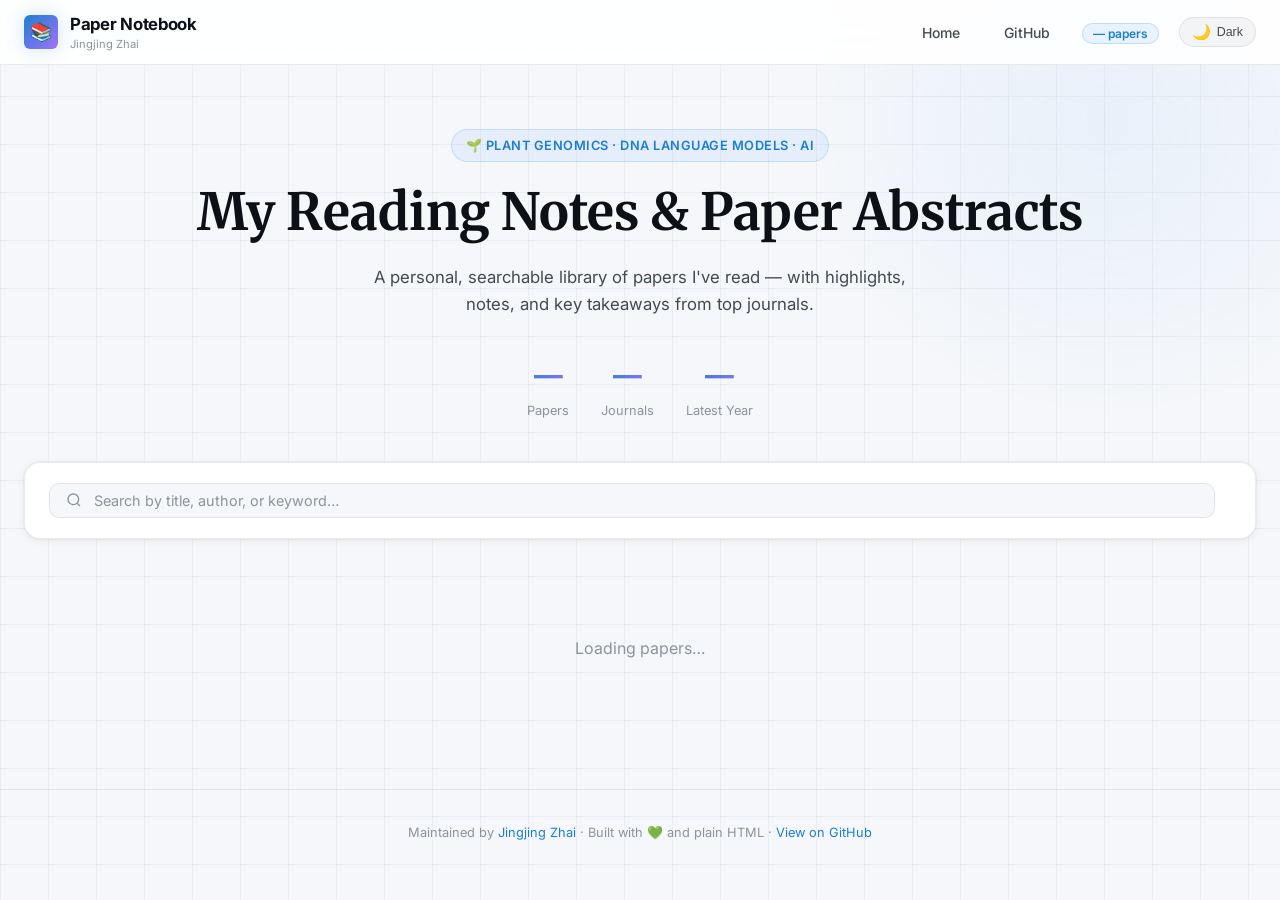
==== docs/index.html @ 646355da "feat: add light/dark theme toggle" ====
<!DOCTYPE html>
<html lang="en" data-theme="light">

<head>
  <meta charset="UTF-8" />
  <meta name="viewport" content="width=device-width, initial-scale=1.0" />
  <title>Jingjing's Paper Notebook</title>
  <meta name="description"
    content="A curated notebook of paper notes and abstracts from top journals in plant genomics, DNA language models, and AI — by Jingjing Zhai." />
  <meta property="og:title" content="Jingjing's Paper Notebook" />
  <meta property="og:description" content="Curated paper notes from Nature Plants, bioRxiv, PNAS, and more." />
  <link rel="stylesheet" href="css/style.css" />
  <link rel="icon"
    href="data:image/svg+xml,<svg xmlns='http://www.w3.org/2000/svg' viewBox='0 0 100 100'><text y='.9em' font-size='90'>📚</text></svg>" />
  <!-- Apply saved theme immediately to prevent flash -->
  <script>
    (function () { var t = localStorage.getItem('pn-theme') || 'light'; document.documentElement.setAttribute('data-theme', t); })();
  </script>
</head>

<body>

  <!-- NAVBAR -->
  <nav class="navbar">
    <div class="container navbar-inner">
      <a href="index.html" class="logo">
        <div class="logo-icon">📚</div>
        <div>
          <span class="logo-text">Paper Notebook</span>
          <span class="logo-sub">Jingjing Zhai</span>
        </div>
      </a>
      <ul class="nav-links">
        <li><a href="index.html">Home</a></li>
        <li><a href="https://github.com/zhaijj/jingjing-paper-notebook" target="_blank">GitHub</a></li>
        <li><span class="nav-count" id="nav-count">— papers</span></li>
        <li>
          <button id="theme-toggle" class="theme-toggle" aria-label="Switch to dark mode">
            <span class="toggle-icon">🌙</span>
            <span class="toggle-label">Dark</span>
          </button>
        </li>
      </ul>
    </div>
  </nav>

  <!-- HERO -->
  <header class="hero">
    <div class="container">
      <div class="hero-eyebrow">
        🌱 Plant Genomics · DNA Language Models · AI
      </div>
      <h1>My Reading Notes &amp; Paper Abstracts</h1>
      <p>A personal, searchable library of papers I've read — with highlights, notes, and key takeaways from top
        journals.</p>
      <div class="hero-stats">
        <div class="stat">
          <span class="stat-number" id="stat-count">—</span>
          <span class="stat-label">Papers</span>
        </div>
        <div class="stat">
          <span class="stat-number" id="stat-journals">—</span>
          <span class="stat-label">Journals</span>
        </div>
        <div class="stat">
          <span class="stat-number" id="stat-year">—</span>
          <span class="stat-label">Latest Year</span>
        </div>
      </div>
    </div>
  </header>

  <main>
    <div class="container">

      <!-- CONTROLS -->
      <div class="controls">
        <div class="search-wrap">
          <svg width="16" height="16" viewBox="0 0 24 24" fill="none" stroke="currentColor" stroke-width="2">
            <circle cx="11" cy="11" r="8" />
            <path d="m21 21-4.35-4.35" />
          </svg>
          <input id="search-input" class="search-input" type="search" placeholder="Search by title, author, or keyword…"
            aria-label="Search papers" />
        </div>
        <div class="filter-group" id="journal-filters"></div>
      </div>

      <!-- PAPER GRID -->
      <div class="papers-grid" id="papers-grid">
        <div class="no-results">
          <p style="color: var(--text-dim);">Loading papers…</p>
        </div>
      </div>

    </div>
  </main>

  <!-- FOOTER -->
  <footer class="footer">
    <div class="container">
      <p>
        Maintained by <a href="https://github.com/zhaijj" target="_blank">Jingjing Zhai</a> ·
        Built with 💚 and plain HTML ·
        <a href="https://github.com/zhaijj/jingjing-paper-notebook" target="_blank">View on GitHub</a>
      </p>
    </div>
  </footer>

  <script src="js/theme.js"></script>
  <script src="js/app.js"></script>
  <script>
    const observer = new MutationObserver(() => {
      const count = document.getElementById('stat-count');
      const nav = document.getElementById('nav-count');
      if (count && nav && count.textContent !== '—') {
        nav.textContent = count.textContent + ' papers';
      }
    });
    const statEl = document.getElementById('stat-count');
    if (statEl) observer.observe(statEl, { childList: true, characterData: true, subtree: true });
  </script>

</body>

</html>
---- docs/css/style.css ----
/* ============================================================
   Jingjing's Paper Notebook — Style System
   Light/Dark themes + vibrant journal accents + glassmorphism
   ============================================================ */

@import url('https://fonts.googleapis.com/css2?family=Inter:wght@300;400;500;600;700&family=Merriweather:ital,wght@0,400;0,700;1,400&family=JetBrains+Mono:wght@400;500&display=swap');

/* ============================================================
   LIGHT THEME (default)
   ============================================================ */
:root {
  /* Base */
  --bg-deep: #f5f7fa;
  --bg-card: rgba(255, 255, 255, 0.92);
  --bg-glass: rgba(0, 0, 0, 0.04);
  --bg-glass-hover: rgba(0, 0, 0, 0.08);
  --border: rgba(0, 0, 0, 0.08);
  --border-hover: rgba(0, 0, 0, 0.18);

  /* Text */
  --text-primary: #0d1117;
  --text-secondary: #424a53;
  --text-dim: #8b949e;

  /* Navbar */
  --nav-bg: rgba(255, 255, 255, 0.9);
  --nav-border: rgba(0, 0, 0, 0.08);

  /* Grid lines */
  --grid-line: rgba(0, 0, 0, 0.04);

  /* Ambient glow */
  --ambient-color: rgba(88, 166, 255, 0.08);

  /* Accent */
  --accent: #1a7fd4;
  --accent-glow: rgba(26, 127, 212, 0.2);

  /* Toggle icon */
  --toggle-icon: '🌙';

  /* Shadows */
  --shadow-card: 0 2px 8px rgba(0, 0, 0, 0.06), 0 0 0 1px rgba(0, 0, 0, 0.04);
  --shadow-hover: 0 8px 30px rgba(0, 0, 0, 0.12), 0 0 0 1px rgba(0, 0, 0, 0.06);
}

/* ============================================================
   DARK THEME
   ============================================================ */
[data-theme="dark"] {
  --bg-deep: #0d1117;
  --bg-card: rgba(22, 27, 34, 0.85);
  --bg-glass: rgba(255, 255, 255, 0.04);
  --bg-glass-hover: rgba(255, 255, 255, 0.08);
  --border: rgba(255, 255, 255, 0.08);
  --border-hover: rgba(255, 255, 255, 0.18);

  --text-primary: #e6edf3;
  --text-secondary: #8b949e;
  --text-dim: #484f58;

  --nav-bg: rgba(13, 17, 23, 0.85);
  --nav-border: rgba(255, 255, 255, 0.08);

  --grid-line: rgba(88, 166, 255, 0.03);
  --ambient-color: rgba(88, 166, 255, 0.07);

  --accent: #58a6ff;
  --accent-glow: rgba(88, 166, 255, 0.25);

  --toggle-icon: '☀️';

  --shadow-card: 0 2px 8px rgba(0, 0, 0, 0.3);
  --shadow-hover: 0 12px 40px rgba(0, 0, 0, 0.4), 0 0 0 1px rgba(255, 255, 255, 0.05);
}

/* ============================================================
   GLOBAL RESET
   ============================================================ */
*,
*::before,
*::after {
  box-sizing: border-box;
  margin: 0;
  padding: 0;
}

html {
  scroll-behavior: smooth;
  font-size: 16px;
}

body {
  font-family: 'Inter', system-ui, sans-serif;
  background-color: var(--bg-deep);
  color: var(--text-primary);
  line-height: 1.65;
  min-height: 100vh;
  overflow-x: hidden;
  transition: background-color 0.3s ease, color 0.3s ease;
}

/* Background grid */
body::before {
  content: '';
  position: fixed;
  inset: 0;
  background-image:
    linear-gradient(var(--grid-line) 1px, transparent 1px),
    linear-gradient(90deg, var(--grid-line) 1px, transparent 1px);
  background-size: 48px 48px;
  pointer-events: none;
  z-index: 0;
}

/* Ambient glow */
body::after {
  content: '';
  position: fixed;
  top: -20%;
  right: -10%;
  width: 600px;
  height: 600px;
  background: radial-gradient(circle, var(--ambient-color) 0%, transparent 70%);
  pointer-events: none;
  z-index: 0;
}

/* ============================================================
   LAYOUT
   ============================================================ */
.container {
  max-width: 1280px;
  margin: 0 auto;
  padding: 0 24px;
  position: relative;
  z-index: 1;
}

/* ============================================================
   NAVIGATION
   ============================================================ */
.navbar {
  position: sticky;
  top: 0;
  z-index: 100;
  backdrop-filter: blur(20px) saturate(180%);
  -webkit-backdrop-filter: blur(20px) saturate(180%);
  background: var(--nav-bg);
  border-bottom: 1px solid var(--nav-border);
  transition: background 0.3s ease, border-color 0.3s ease;
}

.navbar-inner {
  display: flex;
  align-items: center;
  justify-content: space-between;
  height: 64px;
  gap: 32px;
}

.logo {
  display: flex;
  align-items: center;
  gap: 12px;
  text-decoration: none;
  flex-shrink: 0;
}

.logo-icon {
  width: 34px;
  height: 34px;
  background: linear-gradient(135deg, var(--accent), #a371f7);
  border-radius: 6px;
  display: flex;
  align-items: center;
  justify-content: center;
  font-size: 18px;
  box-shadow: 0 0 20px var(--accent-glow);
  transition: box-shadow 0.3s ease;
}

.logo-text {
  font-size: 1.05rem;
  font-weight: 700;
  color: var(--text-primary);
  letter-spacing: -0.3px;
  transition: color 0.3s ease;
}

.logo-sub {
  font-size: 0.7rem;
  color: var(--text-dim);
  font-weight: 400;
  display: block;
  margin-top: -4px;
}

.nav-links {
  display: flex;
  align-items: center;
  gap: 20px;
  list-style: none;
}

.nav-links a {
  color: var(--text-secondary);
  text-decoration: none;
  font-size: 0.875rem;
  font-weight: 500;
  padding: 6px 12px;
  border-radius: 6px;
  transition: color 0.15s ease, background 0.15s ease;
}

.nav-links a:hover {
  color: var(--text-primary);
  background: var(--bg-glass);
}

.nav-count {
  background: rgba(88, 166, 255, 0.12);
  color: var(--accent);
  border: 1px solid rgba(88, 166, 255, 0.3);
  border-radius: 20px;
  font-size: 0.75rem;
  font-weight: 600;
  padding: 2px 10px;
}

/* ── Theme Toggle Button ──────────────────────────────────── */
.theme-toggle {
  background: var(--bg-glass);
  border: 1px solid var(--border);
  border-radius: 20px;
  cursor: pointer;
  display: flex;
  align-items: center;
  gap: 6px;
  padding: 5px 12px;
  font-size: 0.8rem;
  font-weight: 500;
  color: var(--text-secondary);
  transition: all 0.2s ease;
  white-space: nowrap;
}

.theme-toggle:hover {
  color: var(--text-primary);
  border-color: var(--border-hover);
  background: var(--bg-glass-hover);
}

.theme-toggle .toggle-icon {
  font-size: 0.95rem;
}

.theme-toggle .toggle-label {
  font-size: 0.78rem;
}

/* ============================================================
   HERO
   ============================================================ */
.hero {
  padding: 64px 0 40px;
  text-align: center;
  position: relative;
}

.hero-eyebrow {
  display: inline-flex;
  align-items: center;
  gap: 8px;
  background: rgba(88, 166, 255, 0.1);
  border: 1px solid rgba(88, 166, 255, 0.25);
  border-radius: 20px;
  color: var(--accent);
  font-size: 0.8rem;
  font-weight: 600;
  padding: 5px 14px;
  margin-bottom: 20px;
  letter-spacing: 0.5px;
  text-transform: uppercase;
}

.hero h1 {
  font-family: 'Merriweather', Georgia, serif;
  font-size: clamp(2rem, 5vw, 3.2rem);
  font-weight: 700;
  line-height: 1.2;
  margin-bottom: 20px;
  color: var(--text-primary);
  transition: color 0.3s ease;
}

.hero p {
  font-size: 1.05rem;
  color: var(--text-secondary);
  max-width: 580px;
  margin: 0 auto 32px;
}

.hero-stats {
  display: flex;
  justify-content: center;
  gap: 32px;
  flex-wrap: wrap;
}

.stat {
  display: flex;
  flex-direction: column;
  align-items: center;
  gap: 2px;
}

.stat-number {
  font-size: 1.8rem;
  font-weight: 700;
  background: linear-gradient(135deg, var(--accent), #a371f7);
  -webkit-background-clip: text;
  -webkit-text-fill-color: transparent;
  background-clip: text;
}

.stat-label {
  font-size: 0.8rem;
  color: var(--text-dim);
}

/* ============================================================
   SEARCH & FILTER BAR
   ============================================================ */
.controls {
  display: flex;
  flex-wrap: wrap;
  align-items: center;
  gap: 16px;
  margin-bottom: 32px;
  padding: 20px 24px;
  background: var(--bg-card);
  border: 1px solid var(--border);
  border-radius: 16px;
  backdrop-filter: blur(10px);
  box-shadow: var(--shadow-card);
  transition: background 0.3s ease, border-color 0.3s ease;
}

.search-wrap {
  flex: 1;
  min-width: 220px;
  display: flex;
  align-items: center;
  gap: 12px;
  background: var(--bg-deep);
  border: 1px solid var(--border);
  border-radius: 10px;
  padding: 8px 16px;
  transition: border-color 0.15s ease, background 0.3s ease;
}

.search-wrap:focus-within {
  border-color: var(--accent);
}

.search-wrap svg {
  color: var(--text-dim);
  flex-shrink: 0;
}

.search-input {
  flex: 1;
  background: transparent;
  border: none;
  outline: none;
  color: var(--text-primary);
  font-family: 'Inter', sans-serif;
  font-size: 0.9rem;
}

.search-input::placeholder {
  color: var(--text-dim);
}

.filter-group {
  display: flex;
  flex-wrap: wrap;
  gap: 8px;
}

.filter-chip {
  padding: 5px 14px;
  border-radius: 20px;
  font-size: 0.8rem;
  font-weight: 500;
  cursor: pointer;
  border: 1px solid var(--border);
  background: transparent;
  color: var(--text-secondary);
  transition: all 0.15s ease;
  white-space: nowrap;
}

.filter-chip:hover {
  color: var(--text-primary);
  border-color: var(--border-hover);
}

.filter-chip.active {
  color: var(--bg-deep);
  font-weight: 600;
}

/* ============================================================
   PAPER GRID
   ============================================================ */
.papers-grid {
  display: grid;
  grid-template-columns: repeat(auto-fill, minmax(360px, 1fr));
  gap: 20px;
  margin-bottom: 64px;
}

/* ============================================================
   PAPER CARD
   ============================================================ */
.paper-card {
  background: var(--bg-card);
  border: 1px solid var(--border);
  border-radius: 16px;
  padding: 24px;
  cursor: pointer;
  text-decoration: none;
  color: inherit;
  display: flex;
  flex-direction: column;
  gap: 16px;
  position: relative;
  overflow: hidden;
  transition: transform 0.3s ease, border-color 0.3s ease,
    box-shadow 0.3s ease, background 0.3s ease;
  backdrop-filter: blur(8px);
  box-shadow: var(--shadow-card);
  animation: fadeInUp 0.4s ease both;
}

.paper-card::before {
  content: '';
  position: absolute;
  top: 0;
  left: 0;
  right: 0;
  height: 3px;
  background: linear-gradient(90deg, var(--card-accent, var(--accent)), transparent);
  border-radius: 16px 16px 0 0;
  opacity: 0;
  transition: opacity 0.3s ease;
}

.paper-card:hover {
  transform: translateY(-4px);
  border-color: var(--card-accent, var(--accent));
  box-shadow: var(--shadow-hover);
}

.paper-card:hover::before {
  opacity: 1;
}

.paper-card::after {
  content: '';
  position: absolute;
  inset: 0;
  background: radial-gradient(ellipse at top left, var(--accent-glow, transparent), transparent 70%);
  opacity: 0;
  transition: opacity 0.3s ease;
  pointer-events: none;
}

.paper-card:hover::after {
  opacity: 0.4;
}

.card-header {
  display: flex;
  align-items: flex-start;
  justify-content: space-between;
  gap: 12px;
}

.journal-badge {
  display: inline-flex;
  align-items: center;
  gap: 5px;
  padding: 3px 10px;
  border-radius: 20px;
  font-size: 0.72rem;
  font-weight: 600;
  white-space: nowrap;
  flex-shrink: 0;
  letter-spacing: 0.3px;
  text-transform: uppercase;
}

.card-year {
  font-size: 0.78rem;
  font-weight: 500;
  color: var(--text-dim);
  background: var(--bg-glass);
  border: 1px solid var(--border);
  border-radius: 6px;
  padding: 2px 8px;
  flex-shrink: 0;
}

.card-title {
  font-size: 1rem;
  font-weight: 600;
  line-height: 1.45;
  color: var(--text-primary);
  letter-spacing: -0.2px;
  display: -webkit-box;
  -webkit-line-clamp: 3;
  -webkit-box-orient: vertical;
  overflow: hidden;
}

.card-authors {
  font-size: 0.82rem;
  color: var(--text-secondary);
  display: -webkit-box;
  -webkit-line-clamp: 1;
  -webkit-box-orient: vertical;
  overflow: hidden;
}

.card-abstract {
  font-size: 0.85rem;
  color: var(--text-secondary);
  line-height: 1.6;
  display: -webkit-box;
  -webkit-line-clamp: 3;
  -webkit-box-orient: vertical;
  overflow: hidden;
}

.card-footer {
  display: flex;
  align-items: center;
  justify-content: space-between;
  margin-top: auto;
  padding-top: 12px;
  border-top: 1px solid var(--border);
}

.card-tags {
  display: flex;
  flex-wrap: wrap;
  gap: 6px;
}

.tag {
  font-size: 0.72rem;
  font-weight: 500;
  padding: 2px 8px;
  border-radius: 20px;
  background: var(--bg-glass);
  border: 1px solid var(--border);
  color: var(--text-secondary);
  transition: all 0.15s ease;
}

.tag:hover {
  color: var(--text-primary);
  border-color: var(--border-hover);
}

.star-rating {
  display: flex;
  gap: 2px;
}

.star {
  font-size: 0.75rem;
}

.star.filled {
  color: #f0a500;
}

.star.empty {
  color: var(--text-dim);
}

/* No results */
.no-results {
  grid-column: 1 / -1;
  text-align: center;
  padding: 64px 0;
  color: var(--text-dim);
}

.no-results svg {
  margin-bottom: 16px;
  opacity: 0.4;
}

.no-results h3 {
  font-size: 1.2rem;
  margin-bottom: 8px;
  color: var(--text-secondary);
}

/* ============================================================
   PAPER DETAIL PAGE
   ============================================================ */
.back-link {
  display: inline-flex;
  align-items: center;
  gap: 8px;
  color: var(--text-secondary);
  text-decoration: none;
  font-size: 0.875rem;
  font-weight: 500;
  padding: 8px 12px;
  border: 1px solid var(--border);
  border-radius: 6px;
  margin: 32px 0 0;
  transition: all 0.15s ease;
  width: fit-content;
}

.back-link:hover {
  color: var(--text-primary);
  border-color: var(--border-hover);
  background: var(--bg-glass);
}

.paper-hero {
  padding: 32px 0 40px;
}

.paper-meta-row {
  display: flex;
  flex-wrap: wrap;
  align-items: center;
  gap: 12px;
  margin-bottom: 20px;
}

.paper-title {
  font-family: 'Merriweather', Georgia, serif;
  font-size: clamp(1.5rem, 3.5vw, 2.2rem);
  font-weight: 700;
  line-height: 1.3;
  margin-bottom: 20px;
  color: var(--text-primary);
  max-width: 900px;
}

.paper-authors {
  font-size: 1rem;
  color: var(--text-secondary);
  margin-bottom: 24px;
}

.paper-links {
  display: flex;
  flex-wrap: wrap;
  gap: 12px;
  margin-bottom: 32px;
}

.btn {
  display: inline-flex;
  align-items: center;
  gap: 8px;
  padding: 10px 20px;
  border-radius: 10px;
  font-size: 0.875rem;
  font-weight: 600;
  text-decoration: none;
  cursor: pointer;
  border: none;
  transition: all 0.15s ease;
}

.btn-primary {
  background: linear-gradient(135deg, var(--accent), #a371f7);
  color: #fff;
  box-shadow: 0 4px 15px var(--accent-glow);
}

.btn-primary:hover {
  transform: translateY(-2px);
  box-shadow: 0 8px 25px var(--accent-glow);
}

.btn-outline {
  background: transparent;
  border: 1px solid var(--border);
  color: var(--text-secondary);
}

.btn-outline:hover {
  border-color: var(--border-hover);
  color: var(--text-primary);
  background: var(--bg-glass);
}

.paper-content {
  display: grid;
  grid-template-columns: 1fr 300px;
  gap: 32px;
  margin-bottom: 64px;
}

@media (max-width: 900px) {
  .paper-content {
    grid-template-columns: 1fr;
  }
}

.content-main {
  min-width: 0;
}

.content-side {
  display: flex;
  flex-direction: column;
  gap: 20px;
}

.section-card {
  background: var(--bg-card);
  border: 1px solid var(--border);
  border-radius: 16px;
  padding: 24px;
  backdrop-filter: blur(8px);
  box-shadow: var(--shadow-card);
  transition: background 0.3s ease, border-color 0.3s ease;
}

.section-card+.section-card {
  margin-top: 20px;
}

.section-label {
  font-size: 0.7rem;
  font-weight: 700;
  letter-spacing: 1.5px;
  text-transform: uppercase;
  color: var(--text-dim);
  margin-bottom: 16px;
  display: flex;
  align-items: center;
  gap: 8px;
}

.section-label::after {
  content: '';
  flex: 1;
  height: 1px;
  background: var(--border);
}

.abstract-text {
  font-family: 'Merriweather', Georgia, serif;
  font-size: 0.95rem;
  line-height: 1.8;
  color: var(--text-secondary);
}

.notes-content {
  font-size: 0.9rem;
  line-height: 1.7;
  color: var(--text-secondary);
}

.notes-content h2 {
  font-size: 1rem;
  font-weight: 700;
  color: var(--text-primary);
  margin: 20px 0 8px;
  padding-bottom: 8px;
  border-bottom: 1px solid var(--border);
}

.notes-content h3 {
  font-size: 0.9rem;
  font-weight: 600;
  margin: 16px 0 8px;
}

.notes-content ul,
.notes-content ol {
  margin: 8px 0 16px 20px;
}

.notes-content li {
  margin-bottom: 8px;
}

.notes-content strong {
  color: var(--text-primary);
  font-weight: 600;
}

.notes-content code {
  font-family: 'JetBrains Mono', monospace;
  font-size: 0.82rem;
  background: rgba(88, 166, 255, 0.1);
  color: var(--accent);
  padding: 1px 6px;
  border-radius: 4px;
}

.notes-content p {
  margin-bottom: 16px;
}

.notes-content .task-item {
  list-style: none;
  padding-left: 20px;
  position: relative;
}

.notes-content .task-item::before {
  content: '☐';
  position: absolute;
  left: 0;
  color: var(--text-dim);
}

.notes-content .task-item.done::before {
  content: '☑';
  color: var(--accent);
}

.info-row {
  display: flex;
  justify-content: space-between;
  align-items: flex-start;
  font-size: 0.82rem;
  padding: 8px 0;
  border-bottom: 1px solid var(--border);
}

.info-row:last-child {
  border-bottom: none;
}

.info-key {
  color: var(--text-dim);
  flex-shrink: 0;
}

.info-val {
  color: var(--text-primary);
  font-weight: 500;
  text-align: right;
}

.tags-cloud {
  display: flex;
  flex-wrap: wrap;
  gap: 8px;
}

/* ============================================================
   FOOTER
   ============================================================ */
.footer {
  border-top: 1px solid var(--border);
  padding: 32px 0;
  text-align: center;
  color: var(--text-dim);
  font-size: 0.8rem;
  position: relative;
  z-index: 1;
  transition: border-color 0.3s ease;
}

.footer a {
  color: var(--accent);
  text-decoration: none;
}

.footer a:hover {
  text-decoration: underline;
}

/* ============================================================
   JOURNAL BADGE COLOURS
   ============================================================ */
.journal-nature-plants {
  background: rgba(76, 175, 80, 0.12);
  color: #2e7d32;
  border: 1px solid rgba(76, 175, 80, 0.3);
}

.journal-nature-genetics {
  background: rgba(171, 71, 188, 0.12);
  color: #7b1fa2;
  border: 1px solid rgba(171, 71, 188, 0.3);
}

.journal-nature-methods {
  background: rgba(41, 182, 246, 0.12);
  color: #0277bd;
  border: 1px solid rgba(41, 182, 246, 0.3);
}

.journal-nature-biotech {
  background: rgba(255, 112, 67, 0.12);
  color: #bf360c;
  border: 1px solid rgba(255, 112, 67, 0.3);
}

.journal-nature {
  background: rgba(239, 83, 80, 0.12);
  color: #c62828;
  border: 1px solid rgba(239, 83, 80, 0.3);
}

.journal-cell {
  background: rgba(255, 167, 38, 0.12);
  color: #e65100;
  border: 1px solid rgba(255, 167, 38, 0.3);
}

.journal-cell-genomics {
  background: rgba(38, 198, 218, 0.12);
  color: #00838f;
  border: 1px solid rgba(38, 198, 218, 0.3);
}

.journal-genome-biology {
  background: rgba(102, 187, 106, 0.12);
  color: #2e7d32;
  border: 1px solid rgba(102, 187, 106, 0.3);
}

.journal-pnas {
  background: rgba(92, 107, 192, 0.12);
  color: #283593;
  border: 1px solid rgba(92, 107, 192, 0.3);
}

.journal-biorxiv {
  background: rgba(236, 64, 122, 0.12);
  color: #880e4f;
  border: 1px solid rgba(236, 64, 122, 0.3);
}

.journal-mbe {
  background: rgba(141, 110, 99, 0.12);
  color: #4e342e;
  border: 1px solid rgba(141, 110, 99, 0.3);
}

.journal-arxiv {
  background: rgba(255, 112, 67, 0.12);
  color: #bf360c;
  border: 1px solid rgba(255, 112, 67, 0.3);
}

.journal-default {
  background: rgba(139, 148, 158, 0.12);
  color: #424a53;
  border: 1px solid rgba(139, 148, 158, 0.3);
}

/* In dark mode, use lighter text for badges */
[data-theme="dark"] .journal-nature-plants {
  color: #4caf50;
}

[data-theme="dark"] .journal-nature-genetics {
  color: #ab47bc;
}

[data-theme="dark"] .journal-nature-methods {
  color: #29b6f6;
}

[data-theme="dark"] .journal-nature-biotech {
  color: #ff7043;
}

[data-theme="dark"] .journal-nature {
  color: #ef5350;
}

[data-theme="dark"] .journal-cell {
  color: #ffa726;
}

[data-theme="dark"] .journal-cell-genomics {
  color: #26c6da;
}

[data-theme="dark"] .journal-genome-biology {
  color: #66bb6a;
}

[data-theme="dark"] .journal-pnas {
  color: #5c6bc0;
}

[data-theme="dark"] .journal-biorxiv {
  color: #ec407a;
}

[data-theme="dark"] .journal-mbe {
  color: #8d6e63;
}

[data-theme="dark"] .journal-arxiv {
  color: #ff7043;
}

[data-theme="dark"] .journal-default {
  color: #8b949e;
}

/* ============================================================
   ANIMATIONS
   ============================================================ */
@keyframes fadeInUp {
  from {
    opacity: 0;
    transform: translateY(20px);
  }

  to {
    opacity: 1;
    transform: translateY(0);
  }
}

.paper-card:nth-child(1) {
  animation-delay: 0.05s;
}

.paper-card:nth-child(2) {
  animation-delay: 0.10s;
}

.paper-card:nth-child(3) {
  animation-delay: 0.15s;
}

.paper-card:nth-child(4) {
  animation-delay: 0.20s;
}

.paper-card:nth-child(5) {
  animation-delay: 0.25s;
}

.paper-card:nth-child(6) {
  animation-delay: 0.30s;
}

/* ============================================================
   RESPONSIVE
   ============================================================ */
@media (max-width: 768px) {
  .papers-grid {
    grid-template-columns: 1fr;
  }

  .hero {
    padding: 40px 0 32px;
  }

  .nav-links {
    display: none;
  }

  .theme-toggle .toggle-label {
    display: none;
  }
}

/* ============================================================
   SCROLLBAR
   ============================================================ */
::-webkit-scrollbar {
  width: 6px;
}

::-webkit-scrollbar-track {
  background: transparent;
}

::-webkit-scrollbar-thumb {
  background: var(--border);
  border-radius: 10px;
}

::-webkit-scrollbar-thumb:hover {
  background: var(--border-hover);
}
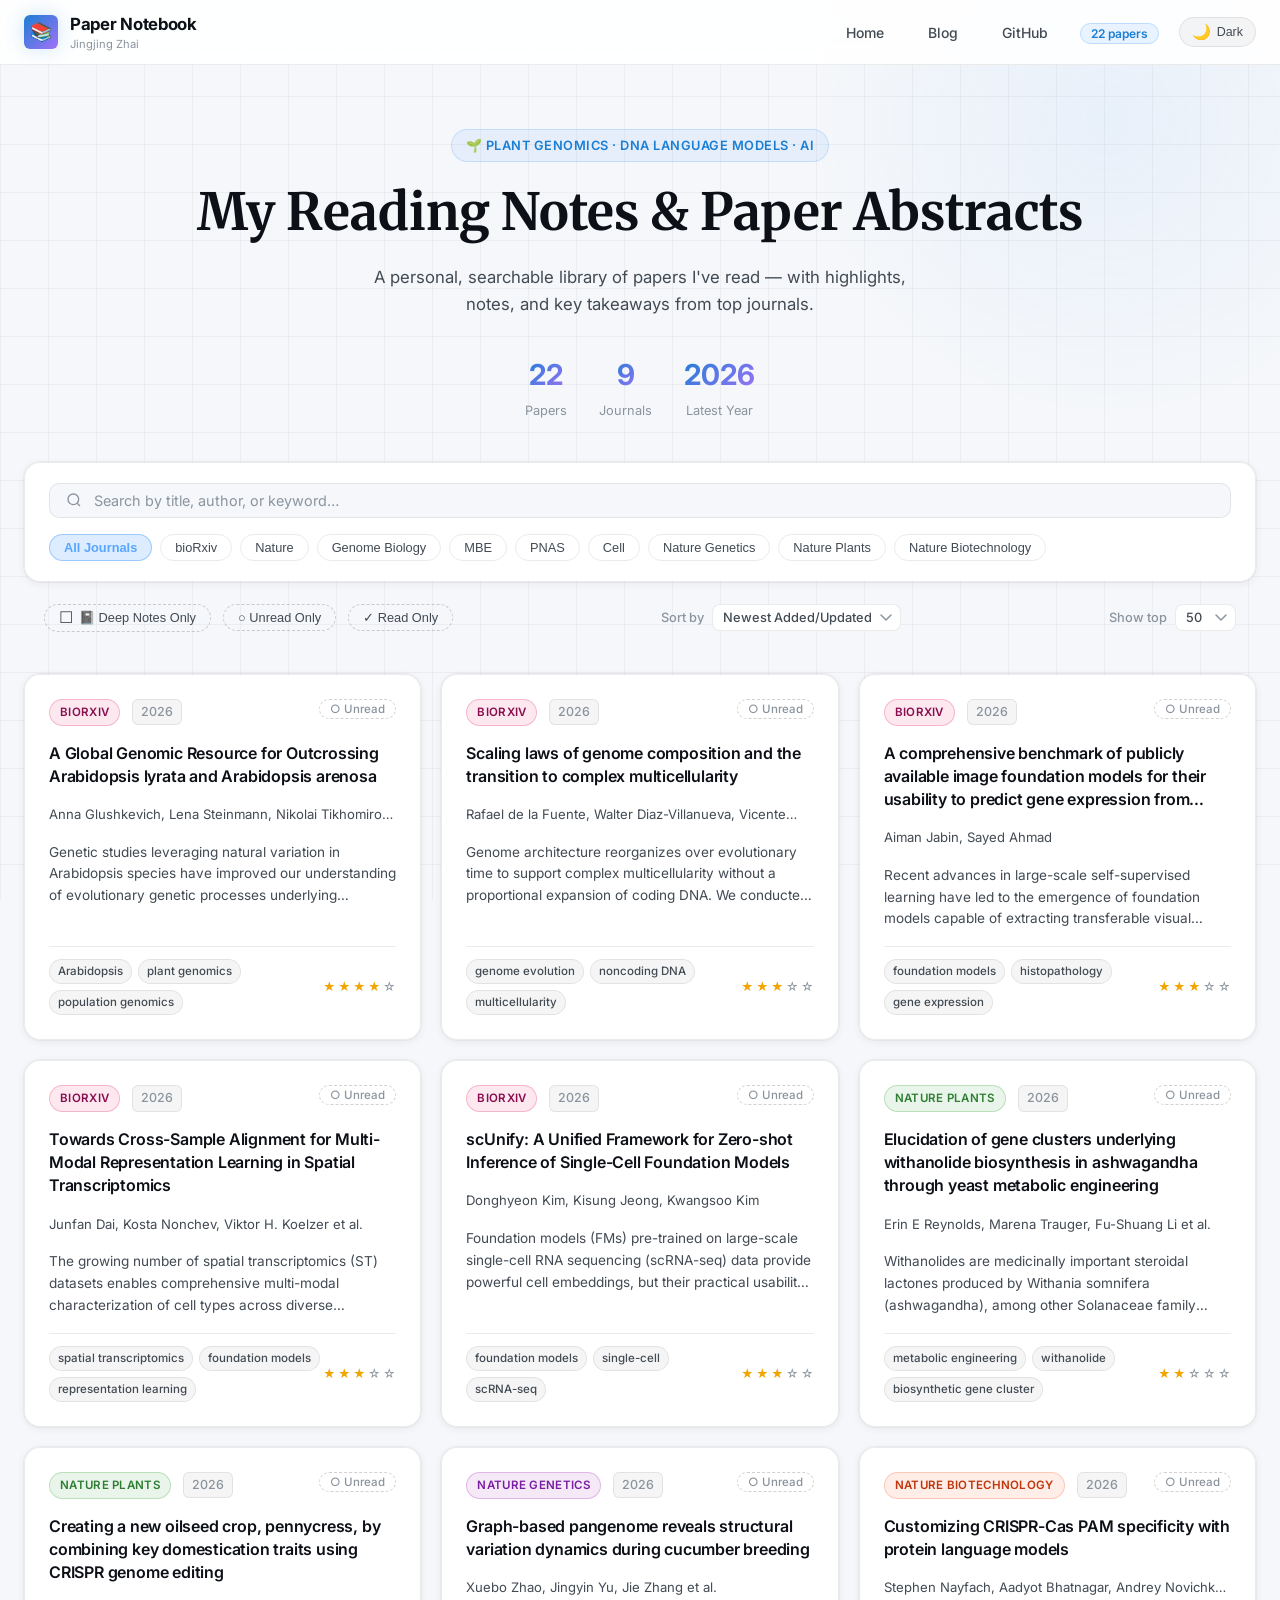
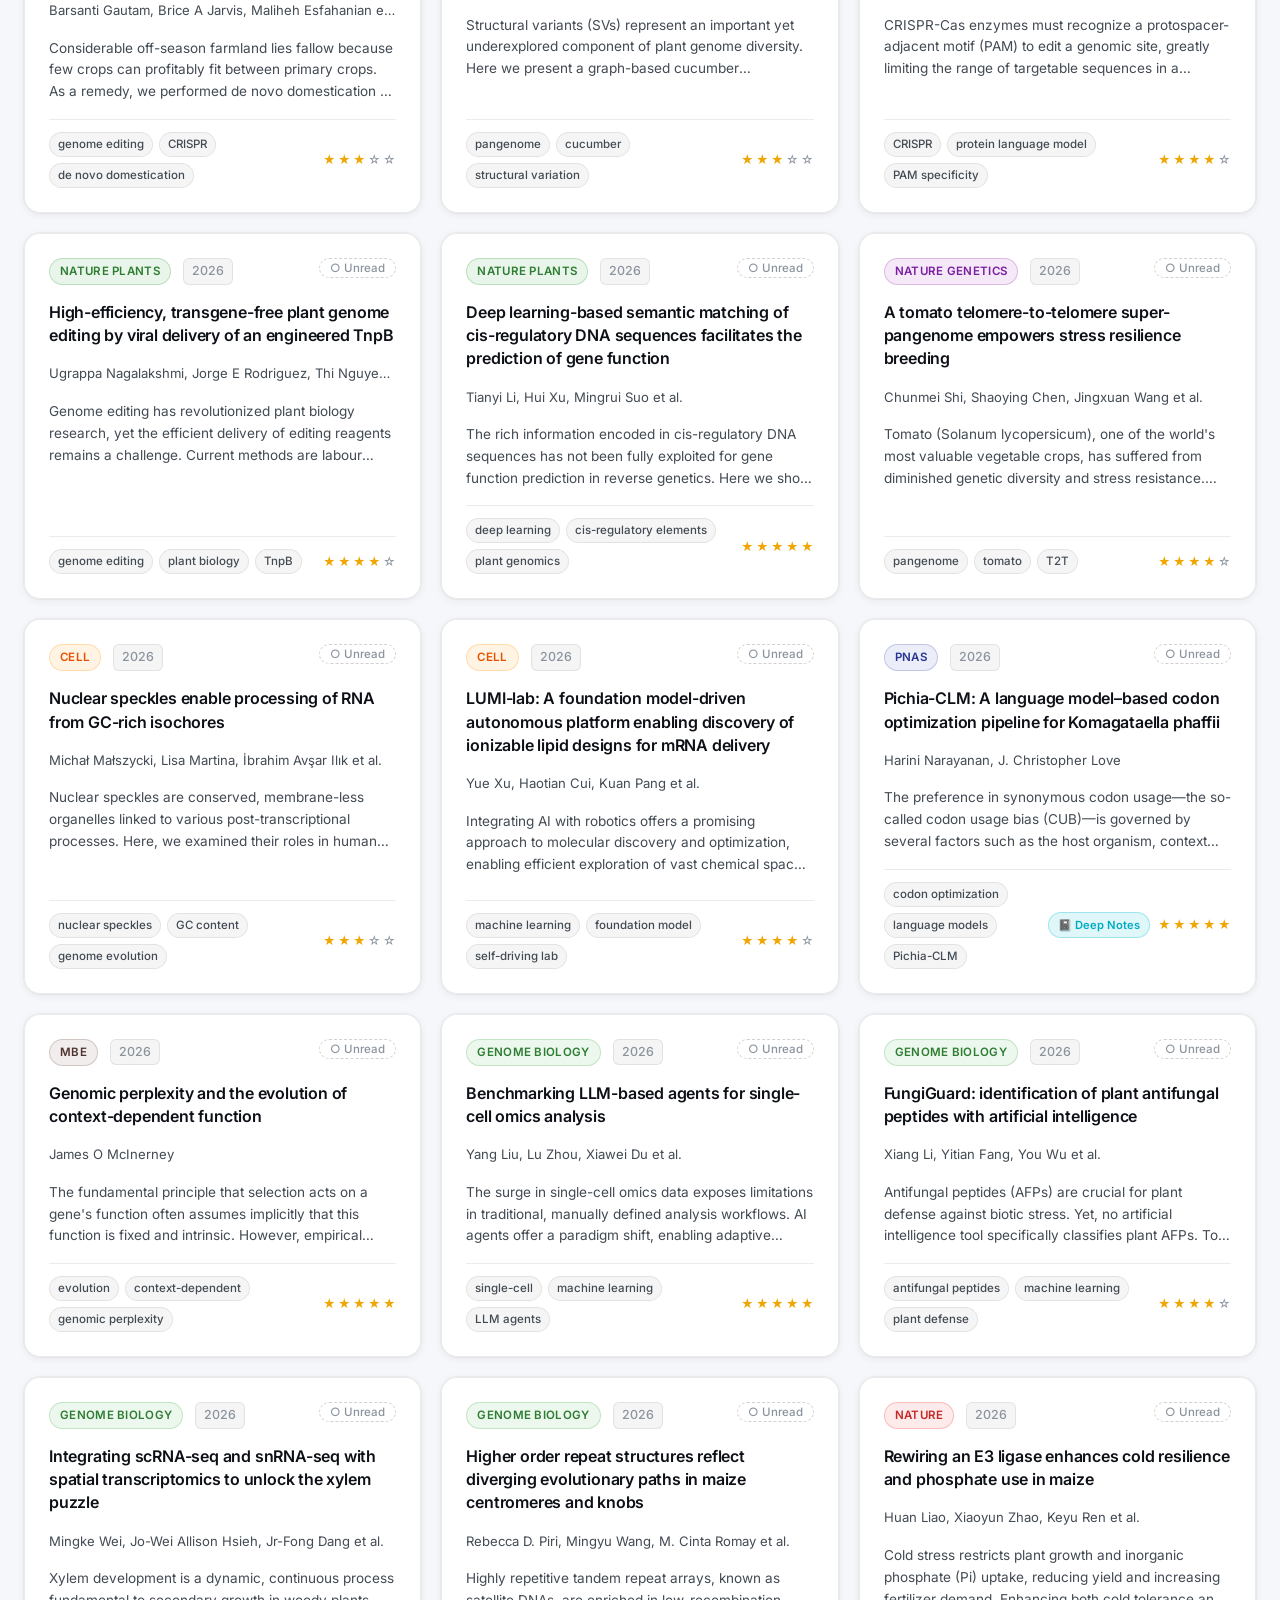
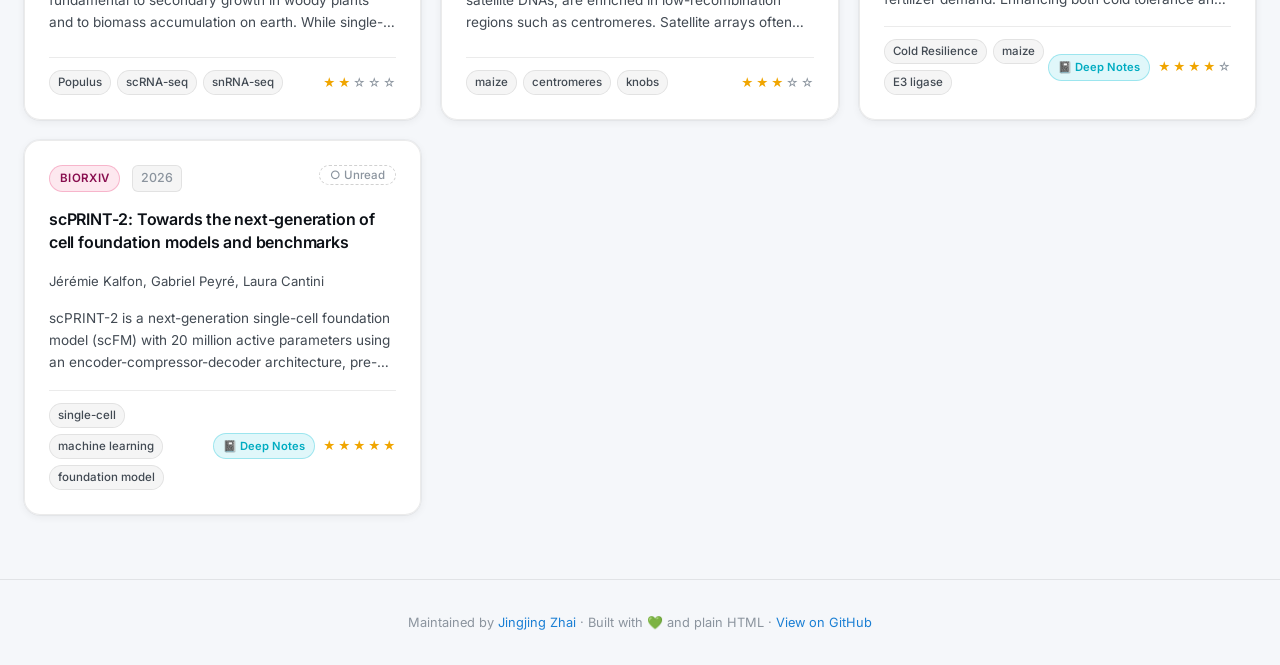
==== commit d0d77eb7: "feat: add Read Only filter (amber), mutually exclusive with Unread Only" ====
--- a/docs/index.html
+++ b/docs/index.html
@@ -32,7 +32,8 @@
       </a>
       <ul class="nav-links">
         <li><a href="index.html">Home</a></li>
-        <li><a href="https://github.com/zhaijj/jingjing-paper-notebook" target="_blank">GitHub</a></li>
+        <li><a href="blog.html">Blog</a></li>
+        <li><a href="https://github.com/zhaijj/paper-notebook" target="_blank">GitHub</a></li>
         <li><span class="nav-count" id="nav-count">— papers</span></li>
         <li>
           <button id="theme-toggle" class="theme-toggle" aria-label="Switch to dark mode">
@@ -86,6 +87,36 @@
         <div class="filter-group" id="journal-filters"></div>
       </div>
 
+      <!-- SECOND CONTROLS ROW -->
+      <div class="controls controls-row2">
+        <button id="deep-notes-toggle" class="filter-chip deep-notes-chip" aria-pressed="false">
+          📓 Deep Notes Only
+        </button>
+        <button id="unread-toggle" class="filter-chip unread-chip" aria-pressed="false">
+          ○ Unread Only
+        </button>
+        <button id="read-only-toggle" class="filter-chip read-only-chip" aria-pressed="false">
+          ✓ Read Only
+        </button>
+        <div class="sort-wrap">
+          <label for="sort-select" class="sort-label">Sort by</label>
+          <select id="sort-select" class="sort-select" aria-label="Sort papers">
+            <option value="newest">Newest Added/Updated</option>
+            <option value="oldest">Oldest Added</option>
+            <option value="rating">Highest Rated</option>
+          </select>
+        </div>
+        <div class="sort-wrap">
+          <label for="limit-select" class="sort-label">Show top</label>
+          <select id="limit-select" class="sort-select" aria-label="Number of papers to show">
+            <option value="25">25</option>
+            <option value="50" selected>50</option>
+            <option value="100">100</option>
+            <option value="0">All</option>
+          </select>
+        </div>
+      </div>
+
       <!-- PAPER GRID -->
       <div class="papers-grid" id="papers-grid">
         <div class="no-results">
@@ -102,7 +133,7 @@
       <p>
         Maintained by <a href="https://github.com/zhaijj" target="_blank">Jingjing Zhai</a> ·
         Built with 💚 and plain HTML ·
-        <a href="https://github.com/zhaijj/jingjing-paper-notebook" target="_blank">View on GitHub</a>
+        <a href="https://github.com/zhaijj/paper-notebook" target="_blank">View on GitHub</a>
       </p>
     </div>
   </footer>
--- a/docs/css/style.css
+++ b/docs/css/style.css
@@ -412,6 +412,212 @@
   font-weight: 600;
 }
 
+/* ── Second controls row (Deep Notes toggle + Sort) ──────── */
+.controls-row2 {
+  margin-top: -20px;
+  /* tuck just below the first row */
+  padding: 10px 20px;
+  background: transparent;
+  border: none;
+  box-shadow: none;
+  backdrop-filter: none;
+  display: flex;
+  align-items: center;
+  gap: 12px;
+  flex-wrap: wrap;
+}
+
+/* Deep Notes chip — checkbox-style toggle */
+.deep-notes-chip {
+  border-style: dashed;
+  border-color: var(--border-hover);
+  color: var(--text-secondary);
+  gap: 6px;
+  display: inline-flex;
+  align-items: center;
+}
+
+.deep-notes-chip::before {
+  content: '☐';
+  font-size: 1rem;
+  line-height: 1;
+  transition: content 0.1s;
+}
+
+.deep-notes-chip:hover {
+  color: var(--text-primary);
+  border-color: var(--accent);
+  background: var(--bg-glass);
+}
+
+/* Active = clearly checked: accent fill, white text, solid ✓ */
+.deep-notes-chip.active {
+  background: var(--accent);
+  border-color: var(--accent);
+  border-style: solid;
+  color: #fff;
+  font-weight: 600;
+  box-shadow: 0 0 12px var(--accent-glow);
+}
+
+.deep-notes-chip.active::before {
+  content: '✓';
+}
+
+.deep-notes-chip.active:hover {
+  background: var(--accent);
+  opacity: 0.88;
+}
+
+/* Unread Only chip — mirrors deep-notes-chip, green accent */
+.unread-chip {
+  border-style: dashed;
+  border-color: var(--border-hover);
+  color: var(--text-secondary);
+  gap: 6px;
+  display: inline-flex;
+  align-items: center;
+}
+
+.unread-chip:hover {
+  color: var(--text-primary);
+  border-color: #4caf50;
+  background: var(--bg-glass);
+}
+
+.unread-chip.active {
+  background: #4caf50;
+  border-color: #4caf50;
+  border-style: solid;
+  color: #fff;
+  font-weight: 600;
+  box-shadow: 0 0 12px rgba(76, 175, 80, 0.4);
+}
+
+.unread-chip.active:hover {
+  background: #4caf50;
+  opacity: 0.88;
+}
+
+/* Read Only chip — amber accent to distinguish from green unread chip */
+.read-only-chip {
+  border-style: dashed;
+  border-color: var(--border-hover);
+  color: var(--text-secondary);
+  gap: 6px;
+  display: inline-flex;
+  align-items: center;
+}
+
+.read-only-chip:hover {
+  color: var(--text-primary);
+  border-color: #ffa726;
+  background: var(--bg-glass);
+}
+
+.read-only-chip.active {
+  background: #ffa726;
+  border-color: #ffa726;
+  border-style: solid;
+  color: #fff;
+  font-weight: 600;
+  box-shadow: 0 0 12px rgba(255, 167, 38, 0.4);
+}
+
+.read-only-chip.active:hover {
+  background: #ffa726;
+  opacity: 0.88;
+}
+
+/* ── Read Checkbox (on each card) ────────────────────────────── */
+.read-checkbox {
+  margin-left: auto;
+  padding: 2px 10px;
+  border-radius: 20px;
+  border: 1px dashed var(--border-hover);
+  background: transparent;
+  color: var(--text-dim);
+  font-size: 0.72rem;
+  font-family: 'Inter', sans-serif;
+  font-weight: 500;
+  cursor: pointer;
+  white-space: nowrap;
+  transition: border-color 0.15s ease, color 0.15s ease, background 0.15s ease;
+  flex-shrink: 0;
+}
+
+.read-checkbox:hover {
+  border-color: #4caf50;
+  color: #4caf50;
+  border-style: solid;
+}
+
+.read-checkbox--read {
+  border-style: solid;
+  border-color: #4caf50;
+  background: rgba(76, 175, 80, 0.12);
+  color: #4caf50;
+  font-weight: 600;
+}
+
+.read-checkbox--read:hover {
+  border-color: #e57373;
+  color: #e57373;
+  background: rgba(229, 115, 115, 0.1);
+}
+
+/* ── Read card: subtle dimming ───────────────────────────────── */
+.paper-card--read {
+  opacity: 0.62;
+  filter: saturate(0.7);
+}
+
+.paper-card--read:hover {
+  opacity: 1;
+  filter: saturate(1);
+}
+
+/* Sort select */
+.sort-wrap {
+  display: flex;
+  align-items: center;
+  gap: 8px;
+  margin-left: auto;
+  /* push to the right */
+}
+
+.sort-label {
+  font-size: 0.8rem;
+  font-weight: 500;
+  color: var(--text-dim);
+  white-space: nowrap;
+}
+
+.sort-select {
+  background: var(--bg-card);
+  border: 1px solid var(--border);
+  border-radius: 8px;
+  color: var(--text-secondary);
+  font-family: 'Inter', sans-serif;
+  font-size: 0.8rem;
+  font-weight: 500;
+  padding: 5px 28px 5px 10px;
+  cursor: pointer;
+  outline: none;
+  appearance: none;
+  -webkit-appearance: none;
+  background-image: url("data:image/svg+xml,%3Csvg xmlns='http://www.w3.org/2000/svg' width='12' height='8' viewBox='0 0 12 8'%3E%3Cpath d='M1 1l5 5 5-5' stroke='%238b949e' stroke-width='1.5' fill='none' stroke-linecap='round'/%3E%3C/svg%3E");
+  background-repeat: no-repeat;
+  background-position: right 8px center;
+  transition: border-color 0.15s ease, background-color 0.3s ease;
+}
+
+.sort-select:hover,
+.sort-select:focus {
+  border-color: var(--accent);
+  color: var(--text-primary);
+}
+
 /* ============================================================
    PAPER GRID
    ============================================================ */
@@ -421,6 +627,7 @@
   gap: 20px;
   margin-bottom: 64px;
 }
+
 
 /* ============================================================
    PAPER CARD
@@ -1103,4 +1310,84 @@
 
 ::-webkit-scrollbar-thumb:hover {
   background: var(--border-hover);
+}
+
+/* ============================================================
+   NOTEBOOKLM INTEGRATION
+   ============================================================ */
+
+/* 📓 Deep Notes badge on card */
+.nlm-badge {
+  display: inline-flex;
+  align-items: center;
+  gap: 4px;
+  padding: 3px 9px;
+  border-radius: 20px;
+  font-size: 0.7rem;
+  font-weight: 600;
+  text-decoration: none;
+  white-space: nowrap;
+  background: rgba(0, 188, 212, 0.12);
+  color: #00acc1;
+  border: 1px solid rgba(0, 188, 212, 0.3);
+  transition: all 0.2s ease;
+  flex-shrink: 0;
+}
+
+.nlm-badge:hover {
+  background: rgba(0, 188, 212, 0.22);
+  border-color: rgba(0, 188, 212, 0.5);
+  transform: translateY(-1px);
+  box-shadow: 0 3px 8px rgba(0, 188, 212, 0.2);
+}
+
+[data-theme="dark"] .nlm-badge {
+  background: rgba(0, 188, 212, 0.15);
+  color: #26c6da;
+  border-color: rgba(0, 188, 212, 0.35);
+}
+
+/* Right side of card footer — groups badge + stars */
+.card-footer-right {
+  display: flex;
+  align-items: center;
+  gap: 8px;
+  flex-shrink: 0;
+}
+
+/* NotebookLM section card on paper detail page */
+.section-nlm {
+  border-color: rgba(0, 188, 212, 0.25);
+  background: rgba(0, 188, 212, 0.04);
+}
+
+[data-theme="dark"] .section-nlm {
+  border-color: rgba(0, 188, 212, 0.2);
+  background: rgba(0, 188, 212, 0.06);
+}
+
+/* "Open in NotebookLM ↗" link in section header */
+.nlm-link-out {
+  margin-left: auto;
+  font-size: 0.7rem;
+  font-weight: 600;
+  text-decoration: none;
+  color: #00acc1;
+  letter-spacing: 0;
+  text-transform: none;
+  padding: 2px 8px;
+  border-radius: 6px;
+  border: 1px solid rgba(0, 188, 212, 0.3);
+  background: rgba(0, 188, 212, 0.08);
+  transition: all 0.15s ease;
+  white-space: nowrap;
+}
+
+.nlm-link-out:hover {
+  background: rgba(0, 188, 212, 0.18);
+  border-color: rgba(0, 188, 212, 0.5);
+}
+
+[data-theme="dark"] .nlm-link-out {
+  color: #26c6da;
 }
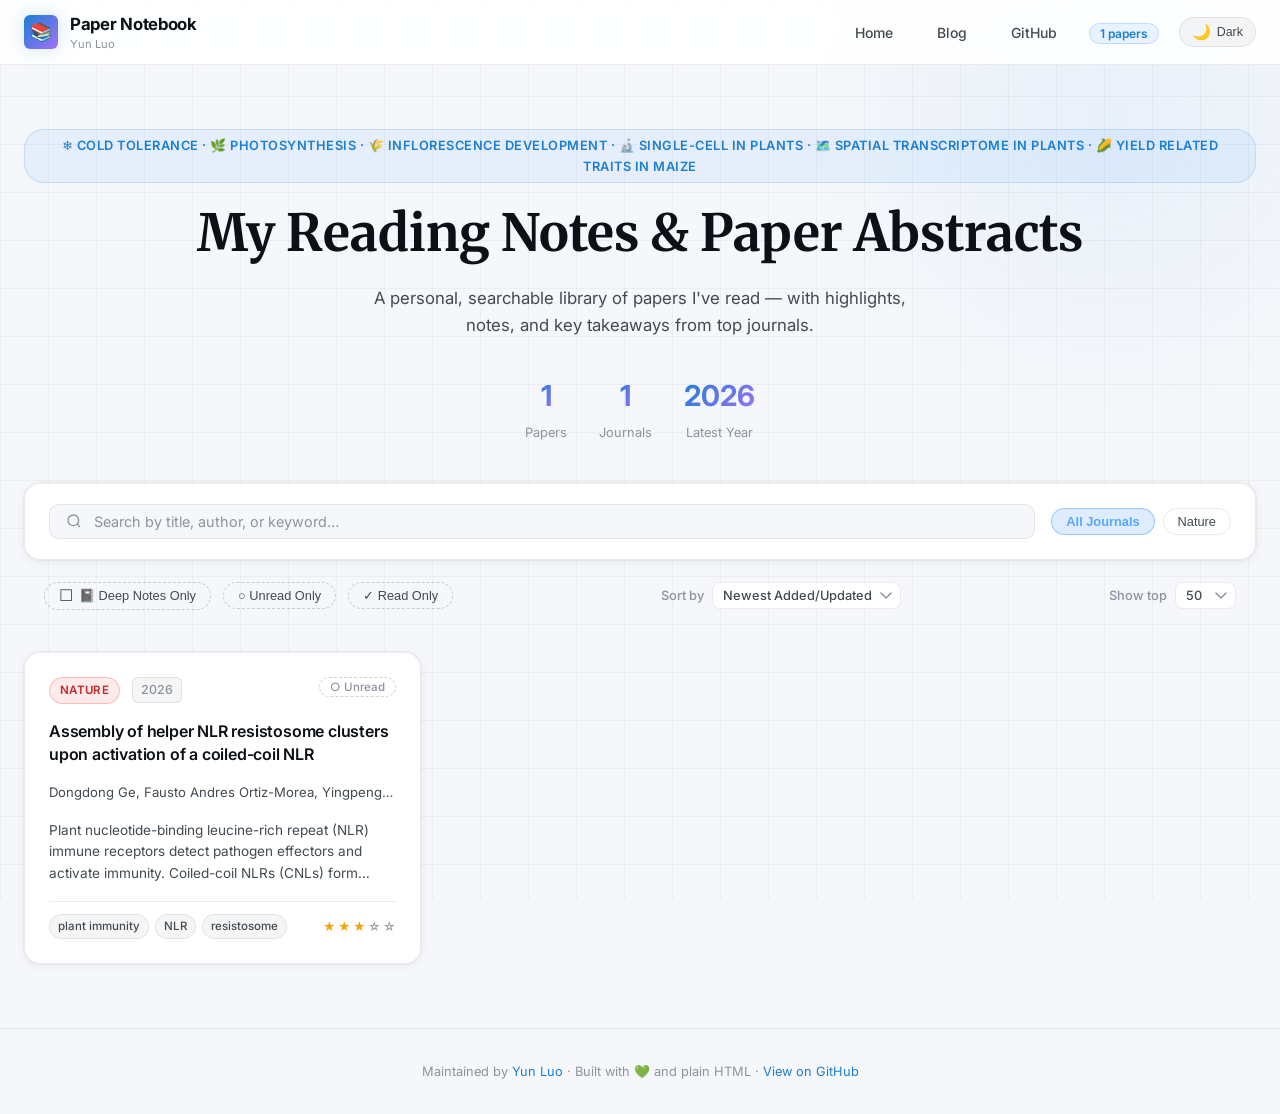
==== commit bc56420f: "feat: customize repo with personal info and update skill configs" ====
--- a/docs/index.html
+++ b/docs/index.html
@@ -4,10 +4,10 @@
 <head>
   <meta charset="UTF-8" />
   <meta name="viewport" content="width=device-width, initial-scale=1.0" />
-  <title>Jingjing's Paper Notebook</title>
+  <title>Yun Luo's Paper Notebook</title>
   <meta name="description"
-    content="A curated notebook of paper notes and abstracts from top journals in plant genomics, DNA language models, and AI — by Jingjing Zhai." />
-  <meta property="og:title" content="Jingjing's Paper Notebook" />
+    content="A curated notebook of paper notes and abstracts from top journals in cold tolerance, photosynthesis, inflorescence development, single-cell in plants, spatial transcriptome in plants, yield related traits in maize — by Yun Luo." />
+  <meta property="og:title" content="Yun Luo's Paper Notebook" />
   <meta property="og:description" content="Curated paper notes from Nature Plants, bioRxiv, PNAS, and more." />
   <link rel="stylesheet" href="css/style.css" />
   <link rel="icon"
@@ -27,13 +27,13 @@
         <div class="logo-icon">📚</div>
         <div>
           <span class="logo-text">Paper Notebook</span>
-          <span class="logo-sub">Jingjing Zhai</span>
+          <span class="logo-sub">Yun Luo</span>
         </div>
       </a>
       <ul class="nav-links">
         <li><a href="index.html">Home</a></li>
         <li><a href="blog.html">Blog</a></li>
-        <li><a href="https://github.com/zhaijj/paper-notebook" target="_blank">GitHub</a></li>
+        <li><a href="https://github.com/RYGly/paper-notebook" target="_blank">GitHub</a></li>
         <li><span class="nav-count" id="nav-count">— papers</span></li>
         <li>
           <button id="theme-toggle" class="theme-toggle" aria-label="Switch to dark mode">
@@ -49,7 +49,7 @@
   <header class="hero">
     <div class="container">
       <div class="hero-eyebrow">
-        🌱 Plant Genomics · DNA Language Models · AI
+        ❄️ Cold Tolerance · 🌿 Photosynthesis · 🌾 Inflorescence Development · 🔬 Single-cell in Plants · 🗺️ Spatial Transcriptome in Plants · 🌽 Yield Related Traits in Maize
       </div>
       <h1>My Reading Notes &amp; Paper Abstracts</h1>
       <p>A personal, searchable library of papers I've read — with highlights, notes, and key takeaways from top
@@ -131,9 +131,9 @@
   <footer class="footer">
     <div class="container">
       <p>
-        Maintained by <a href="https://github.com/zhaijj" target="_blank">Jingjing Zhai</a> ·
+        Maintained by <a href="https://github.com/RYGly" target="_blank">Yun Luo</a> ·
         Built with 💚 and plain HTML ·
-        <a href="https://github.com/zhaijj/paper-notebook" target="_blank">View on GitHub</a>
+        <a href="https://github.com/RYGly/paper-notebook" target="_blank">View on GitHub</a>
       </p>
     </div>
   </footer>
--- a/docs/css/style.css
+++ b/docs/css/style.css
@@ -1,5 +1,5 @@
 /* ============================================================
-   Jingjing's Paper Notebook — Style System
+   Yun Luo's Paper Notebook — Style System
    Light/Dark themes + vibrant journal accents + glassmorphism
    ============================================================ */
 
@@ -916,6 +916,17 @@
   background: var(--bg-glass);
 }
 
+/* Active read state on detail page */
+.btn-read-active {
+  border-color: #4caf50 !important;
+  color: #4caf50 !important;
+  background: rgba(76, 175, 80, 0.1) !important;
+}
+
+.btn-read-active:hover {
+  background: rgba(76, 175, 80, 0.18) !important;
+}
+
 .paper-content {
   display: grid;
   grid-template-columns: 1fr 300px;
